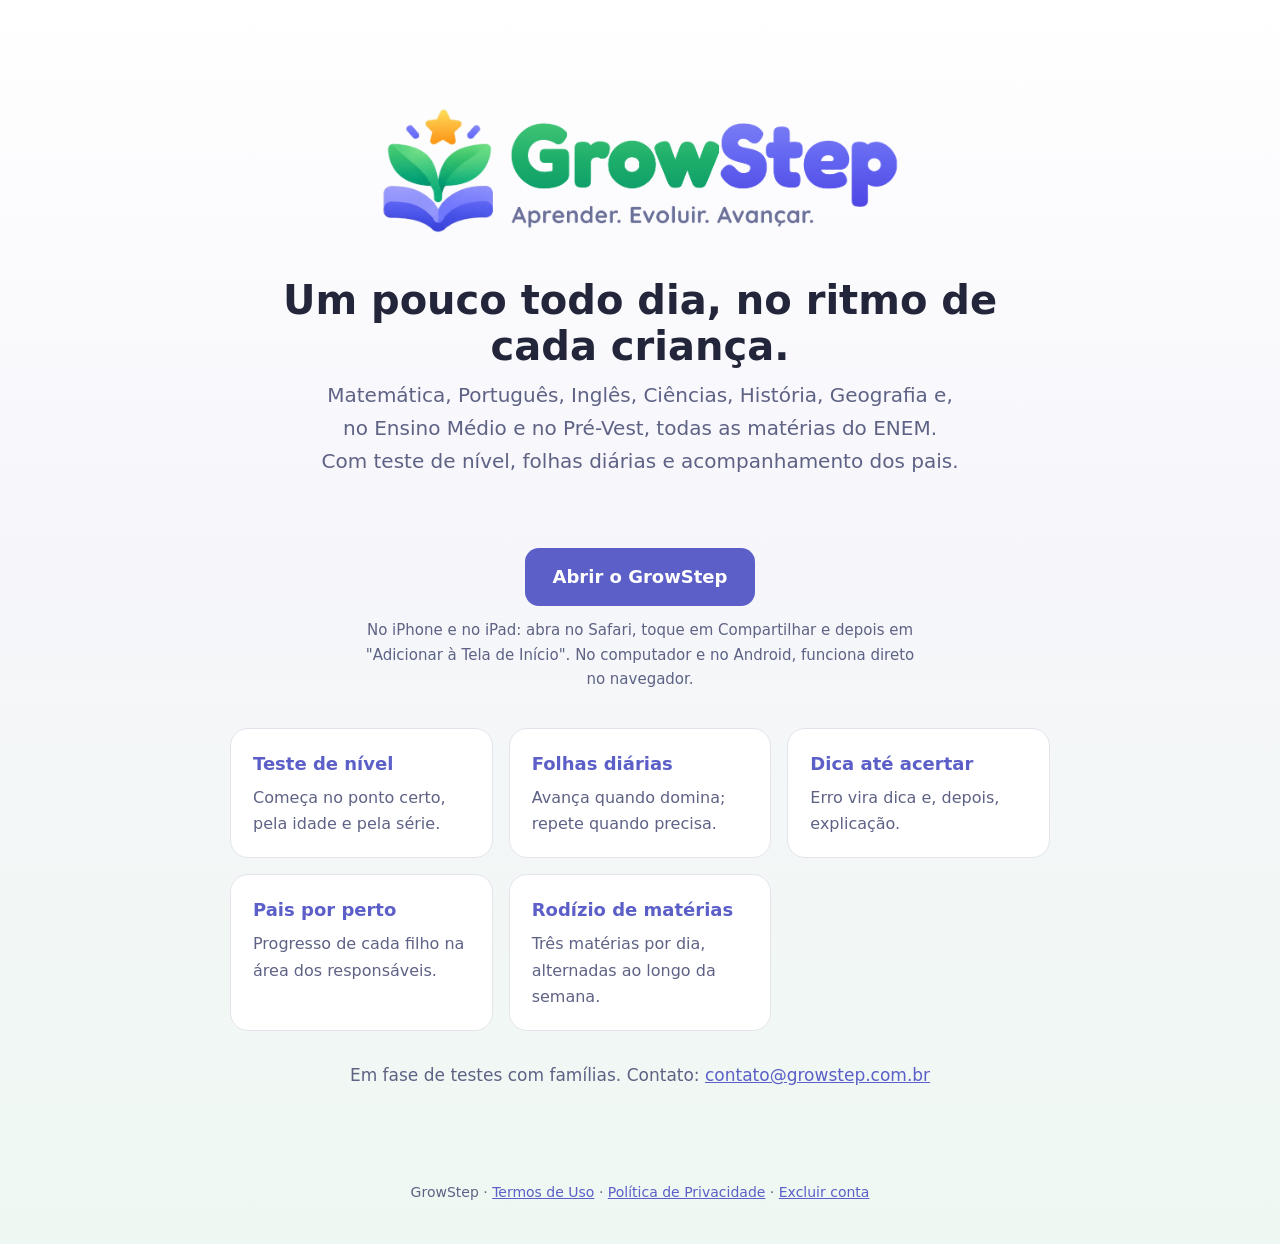
==== index.html @ dbf60016 "Publicação 2026-09-26 14:25" ====
<!doctype html>
<html lang="pt-BR">
<head>
<meta charset="utf-8">
<meta name="viewport" content="width=device-width, initial-scale=1">
<title>GrowStep · Aprender. Evoluir. Avançar.</title>
<meta name="description" content="Estudo diário no ritmo de cada criança: Matemática, Português, Inglês, Ciências, História, Geografia e mais, dos 6 anos ao Pré-Vest.">
<link rel="icon" href="assets/growstep-simbolo.png">
<link rel="stylesheet" href="estilo.css">
<style>
  .hero { text-align: center; padding: 70px 20px 40px; }
  .hero img { width: min(520px, 90%); }
  .hero h1 { font-size: 40px; margin: 34px 0 10px; }
  .hero p { color: var(--soft); font-size: 20px; max-width: 640px; margin: 0 auto; }
  .cards { display: grid; grid-template-columns: repeat(auto-fit, minmax(220px, 1fr)); gap: 16px; margin: 36px 0 10px; }
  .card { background: #fff; border: 1px solid var(--line); border-radius: 18px; padding: 20px 22px; }
  .card h3 { margin: 0 0 6px; color: var(--purple); }
  .card p { margin: 0; color: var(--soft); font-size: 16px; }
  .cta { text-align: center; margin: 30px 0 6px; }
  .cta a.btn { display: inline-block; background: var(--purple); color: #fff; text-decoration: none; font-weight: 800;
               font-size: 18px; padding: 14px 28px; border-radius: 14px; }
  .cta p { color: var(--soft); font-size: 15px; margin: 12px auto 0; max-width: 560px; }
</style>
</head>
<body>
<main><div class="wrap">
  <section class="hero">
    <img src="assets/growstep-logo.png" alt="GrowStep: Aprender. Evoluir. Avançar.">
    <h1>Um pouco todo dia, no ritmo de cada criança.</h1>
    <p>Matemática, Português, Inglês, Ciências, História, Geografia e, no Ensino Médio e no Pré-Vest, todas as matérias do ENEM. Com teste de nível, folhas diárias e acompanhamento dos pais.</p>
  </section>
  <div class="cta">
    <a class="btn" href="app/">Abrir o GrowStep</a>
    <p>No iPhone e no iPad: abra no Safari, toque em Compartilhar e depois em "Adicionar à Tela de Início". No computador e no Android, funciona direto no navegador.</p>
  </div>
  <div class="cards">
    <div class="card"><h3>Teste de nível</h3><p>Começa no ponto certo, pela idade e pela série.</p></div>
    <div class="card"><h3>Folhas diárias</h3><p>Avança quando domina; repete quando precisa.</p></div>
    <div class="card"><h3>Dica até acertar</h3><p>Erro vira dica e, depois, explicação.</p></div>
    <div class="card"><h3>Pais por perto</h3><p>Progresso de cada filho na área dos responsáveis.</p></div>
    <div class="card"><h3>Rodízio de matérias</h3><p>Três matérias por dia, alternadas ao longo da semana.</p></div>
  </div>
  <p style="text-align:center;color:var(--soft);margin-top:30px">Em fase de testes com famílias. Contato: <a href="mailto:contato@growstep.com.br">contato@growstep.com.br</a></p>
</div></main>
<footer>GrowStep · <a href="termos/">Termos de Uso</a> · <a href="privacidade/">Política de Privacidade</a> · <a href="excluir-conta/">Excluir conta</a></footer>
</body>
</html>
---- estilo.css ----
:root {
  --ink: #23253A;
  --soft: #5E6285;
  --line: #E4E3EC;
  --purple: #5B5FC7;
  --green: #1FA36A;
  --bg: #F7F6FB;
  --card: #FFFFFF;
}
* { box-sizing: border-box; }
body {
  margin: 0;
  font-family: "Nunito", system-ui, -apple-system, "Segoe UI", Roboto, sans-serif;
  color: var(--ink);
  background: linear-gradient(180deg, #FFFFFF 0%, var(--bg) 40%, #EEF8F2 100%);
  line-height: 1.65;
  font-size: 17px;
  min-height: 100vh;
}
header {
  background: #fff;
  border-bottom: 1px solid var(--line);
}
header .wrap { display: flex; align-items: center; justify-content: space-between; gap: 16px; padding-top: 14px; padding-bottom: 14px; }
header img { height: 44px; display: block; }
nav a { color: var(--soft); text-decoration: none; font-weight: 700; margin-left: 18px; font-size: 15px; }
nav a:hover, nav a[aria-current] { color: var(--purple); }
.wrap { max-width: 860px; margin: 0 auto; padding-left: 20px; padding-right: 20px; }
main .wrap { padding-top: 36px; padding-bottom: 60px; }
article { background: var(--card); border: 1px solid var(--line); border-radius: 20px; padding: 36px 40px; }
h1 { font-size: 34px; line-height: 1.15; margin: 0 0 6px; }
.meta { color: var(--soft); font-size: 15px; margin: 0 0 24px; }
h2 { font-size: 22px; margin: 34px 0 8px; color: var(--purple); }
h3 { font-size: 18px; margin: 22px 0 6px; }
p, li { margin: 8px 0; }
ul { padding-left: 22px; }
table { width: 100%; border-collapse: collapse; margin: 12px 0; font-size: 15.5px; }
th, td { text-align: left; vertical-align: top; border-bottom: 1px solid var(--line); padding: 10px 8px; }
th { background: #F3F2FE; }
.resumo { background: #EEF8F2; border: 1px solid #CDEBDB; border-radius: 14px; padding: 16px 20px; margin: 18px 0 8px; }
.resumo strong { color: #0F7A4B; }
.pendente { background: #FFF3B0; border-radius: 4px; padding: 0 4px; font-weight: 700; }
a { color: var(--purple); }
footer { color: var(--soft); font-size: 14px; text-align: center; padding: 24px 0 40px; }
@media (max-width: 640px) {
  article { padding: 24px 20px; }
  h1 { font-size: 27px; }
  header .wrap { flex-direction: column; align-items: flex-start; }
  nav a { margin: 0 16px 0 0; }
  table, thead, tbody, tr, th, td { display: block; }
  thead { display: none; }
  td { border: none; padding: 4px 0; }
  tr { border-bottom: 1px solid var(--line); padding: 8px 0; }
}
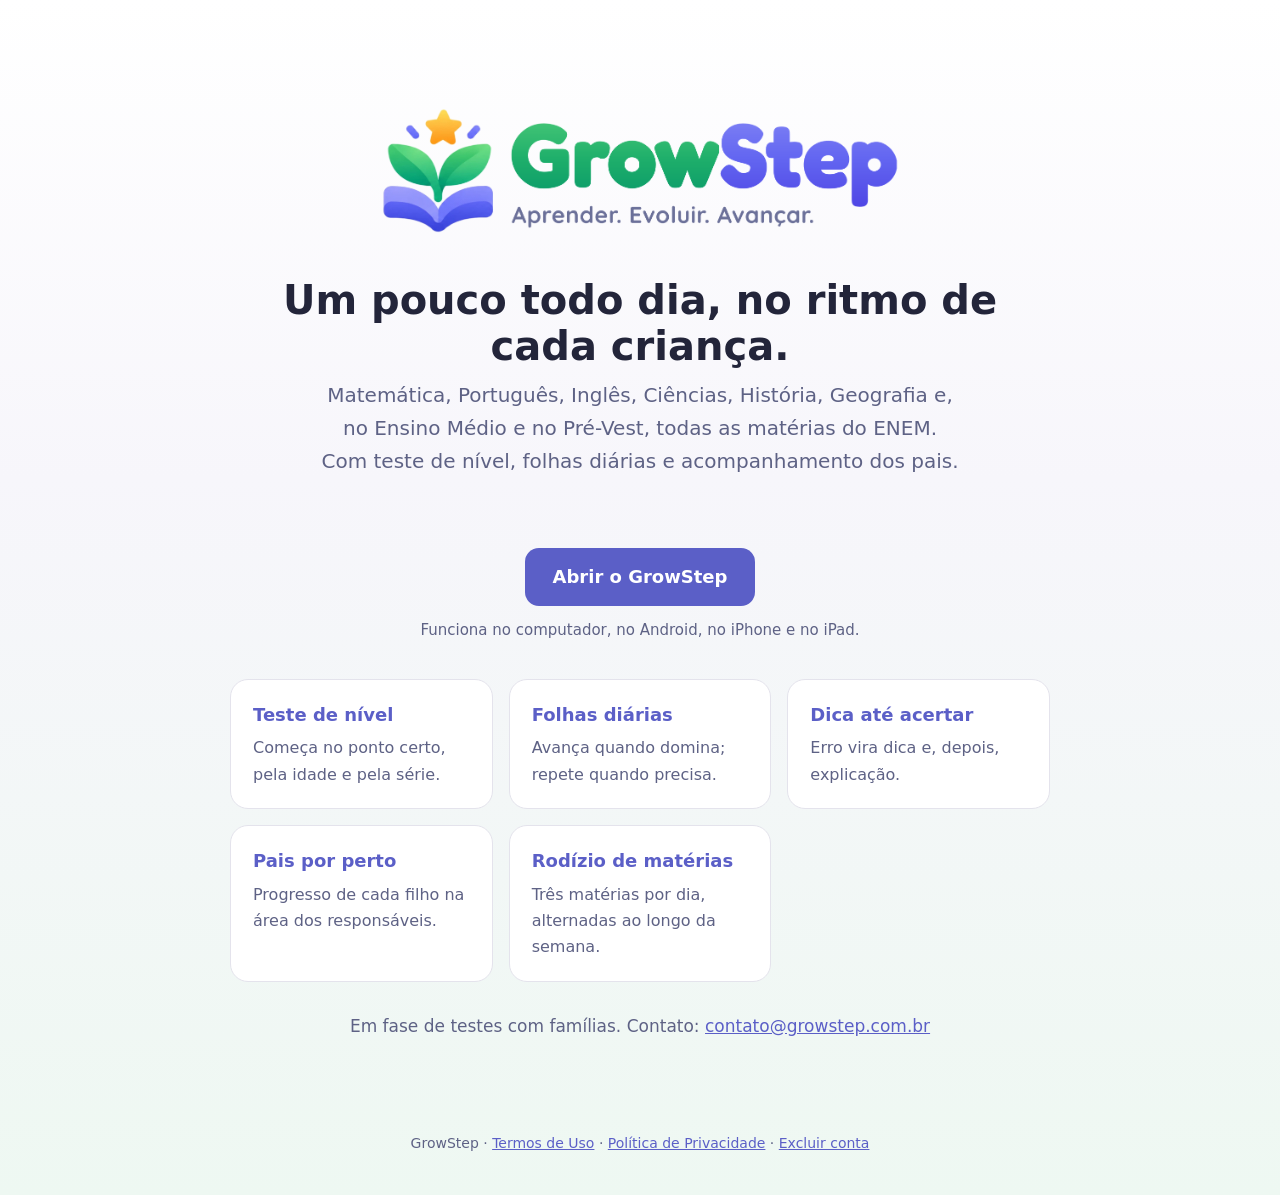
==== commit 33f52bc6: "Publicação 2026-09-26 14:51" ====
--- a/index.html
+++ b/index.html
@@ -20,6 +20,14 @@
   .cta a.btn { display: inline-block; background: var(--purple); color: #fff; text-decoration: none; font-weight: 800;
                font-size: 18px; padding: 14px 28px; border-radius: 14px; }
   .cta p { color: var(--soft); font-size: 15px; margin: 12px auto 0; max-width: 560px; }
+  .hidden { display: none !important; }
+  .modal { position: fixed; inset: 0; background: rgba(35, 37, 58, .45); display: flex; align-items: flex-end; justify-content: center; z-index: 10; }
+  .sheet { background: #fff; border-radius: 22px 22px 0 0; padding: 24px 22px 28px; width: min(560px, 100%); box-sizing: border-box; }
+  .sheet h2 { margin: 0 0 6px; color: var(--purple); }
+  .sheet ol { padding-left: 22px; }
+  .sheet li { margin: 10px 0; }
+  .muted { color: var(--soft); font-size: 15px; }
+  .close { font: inherit; font-weight: 700; width: 100%; padding: 12px; border-radius: 12px; border: 1px solid var(--line); background: #fff; margin-top: 8px; }
 </style>
 </head>
 <body>
@@ -30,8 +38,25 @@
     <p>Matemática, Português, Inglês, Ciências, História, Geografia e, no Ensino Médio e no Pré-Vest, todas as matérias do ENEM. Com teste de nível, folhas diárias e acompanhamento dos pais.</p>
   </section>
   <div class="cta">
-    <a class="btn" href="app/">Abrir o GrowStep</a>
-    <p>No iPhone e no iPad: abra no Safari, toque em Compartilhar e depois em "Adicionar à Tela de Início". No computador e no Android, funciona direto no navegador.</p>
+    <a class="btn" id="open" href="app/">Abrir o GrowStep</a>
+    <p id="openHint">Funciona no computador, no Android, no iPhone e no iPad.</p>
+    <p id="otherWays" class="hidden"><a href="app/">Usar no navegador, sem instalar</a></p>
+  </div>
+
+  <!-- Passo a passo do Android (aparece depois de tocar em baixar). -->
+  <div id="androidSteps" class="modal hidden" role="dialog" aria-modal="true" aria-labelledby="androidTitle">
+    <div class="sheet">
+      <h2 id="androidTitle">Instalando no Android</h2>
+      <p id="androidFile" class="muted"></p>
+      <ol>
+        <li>Quando o download terminar, toque em <strong>Abrir</strong> (ou abra o arquivo nas notificações).</li>
+        <li>Se o Android pedir, permita <strong>"Instalar apps desta fonte"</strong> para o navegador e volte.</li>
+        <li>Toque em <strong>Instalar</strong>. Pronto: o GrowStep aparece junto com os outros apps.</li>
+      </ol>
+      <p class="muted">O Chrome pode avisar que o arquivo "pode ser perigoso": é o aviso padrão para apps baixados fora da Play Store. O app é assinado pela GrowStep.</p>
+      <p><a id="androidAgain" href="#">Baixar de novo</a><span id="androidOldWrap" class="hidden"> · <a id="androidOld" href="#">Aparelho mais antigo? Use esta versão</a></span> · <a href="app/">Usar no navegador</a></p>
+      <button class="close" data-close>Fechar</button>
+    </div>
   </div>
   <div class="cards">
     <div class="card"><h3>Teste de nível</h3><p>Começa no ponto certo, pela idade e pela série.</p></div>
@@ -43,5 +68,65 @@
   <p style="text-align:center;color:var(--soft);margin-top:30px">Em fase de testes com famílias. Contato: <a href="mailto:contato@growstep.com.br">contato@growstep.com.br</a></p>
 </div></main>
 <footer>GrowStep · <a href="termos/">Termos de Uso</a> · <a href="privacidade/">Política de Privacidade</a> · <a href="excluir-conta/">Excluir conta</a></footer>
+<script>
+// Reconhece o aparelho e adapta o botão: Android baixa o APK; iPhone/iPad
+// abre o app com o passo a passo de "Adicionar à Tela de Início".
+(() => {
+  const ua = navigator.userAgent;
+  const isIOS = /iPhone|iPad|iPod/.test(ua) || (/Macintosh/.test(ua) && navigator.maxTouchPoints > 1); // iPadOS se apresenta como Mac
+  const isAndroid = /Android/.test(ua);
+  const $ = (id) => document.getElementById(id);
+  const open = $('open');
+
+  if (isIOS) {
+    const device = /iPad/.test(ua) || /Macintosh/.test(ua) ? 'iPad' : 'iPhone';
+    open.textContent = `Instalar no ${device}`;
+    open.href = 'app/?instalar=ios';
+    $('openHint').textContent = `Abre o app e mostra como colocar o ícone na tela de início do ${device}.`;
+    return;
+  }
+  if (!isAndroid) return; // computador: abre o app no navegador
+
+  const api = 'https://phpqhsfjvaupvsmhskoe.supabase.co';
+  const key = 'sb_publishable_vGdDKP4_6xcySNyPMNlB1A_Zggg_YUq'; // chave pública; só leitura das versões
+  const fileUrl = (path) => `${api}/storage/v1/object/public/releases/${path}`;
+  let latest = null, older = null;
+
+  open.textContent = 'Baixar o app para Android';
+  $('openHint').textContent = 'Baixa o GrowStep direto no seu aparelho.';
+  $('otherWays').classList.remove('hidden');
+
+  // Versão mais nova publicada no painel (a mesma que o app usa para se atualizar).
+  const found = fetch(`${api}/rest/v1/app_releases?select=version_name,version_code,abi,apk_path,size_bytes&abi=in.(arm64-v8a,armeabi-v7a)&order=version_code.desc&limit=4`,
+    { headers: { apikey: key } })
+    .then((r) => (r.ok ? r.json() : []))
+    .then((rows) => {
+      const top = rows.length ? rows[0].version_code : null;
+      latest = rows.find((r) => r.version_code === top && r.abi === 'arm64-v8a') || null;
+      older = rows.find((r) => r.version_code === top && r.abi === 'armeabi-v7a') || null;
+    })
+    .catch(() => {});
+
+  const download = (release) => {
+    const a = document.createElement('a');
+    a.href = fileUrl(release.apk_path);
+    a.download = `GrowStep-${release.version_name}.apk`;
+    document.body.appendChild(a); a.click(); a.remove();
+  };
+
+  open.addEventListener('click', async (e) => {
+    e.preventDefault();
+    await found;
+    if (!latest) { location.href = 'app/'; return; } // nada publicado: usa no navegador
+    download(latest);
+    $('androidFile').textContent = `GrowStep ${latest.version_name} · ${Math.round(latest.size_bytes / 1048576)} MB`;
+    $('androidOldWrap').classList.toggle('hidden', !older);
+    $('androidSteps').classList.remove('hidden');
+  });
+  $('androidAgain').addEventListener('click', (e) => { e.preventDefault(); if (latest) download(latest); });
+  $('androidOld').addEventListener('click', (e) => { e.preventDefault(); if (older) download(older); });
+  document.querySelectorAll('[data-close]').forEach((b) => b.addEventListener('click', () => $('androidSteps').classList.add('hidden')));
+})();
+</script>
 </body>
 </html>
